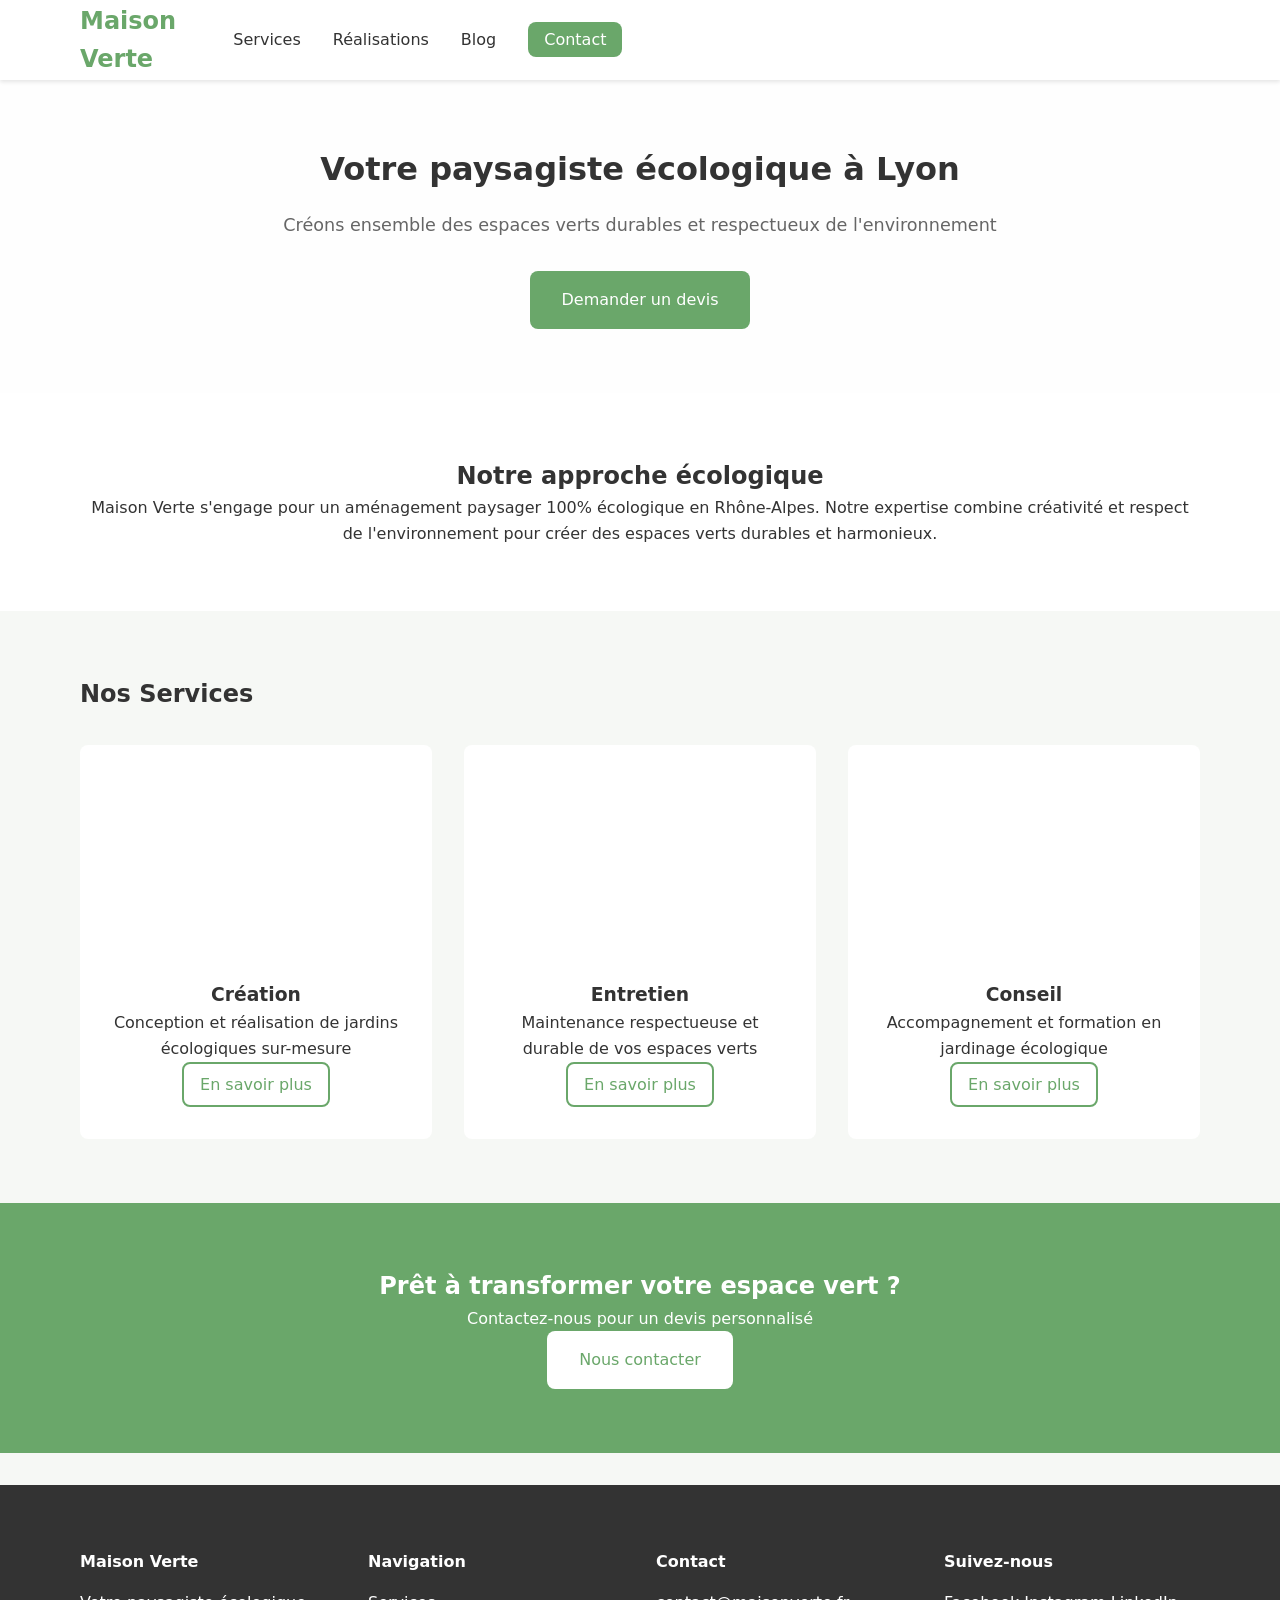
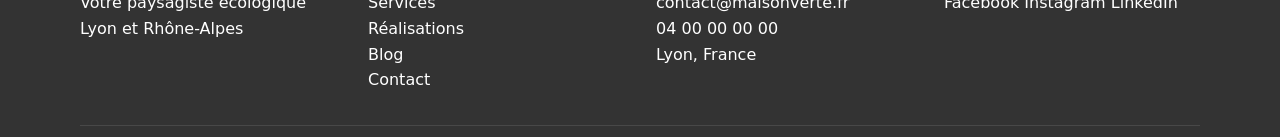
==== Exercice MAISON VERTE/Site Web/index.html @ 0c71d77c "1ere version" ====
<!DOCTYPE html>
<html lang="fr">
<head>
  <meta charset="UTF-8">
  <meta name="viewport" content="width=device-width, initial-scale=1.0">
  <meta name="description" content="Paysagiste écologique à Lyon pour particuliers et professionnels. Création, entretien et conseil en aménagement paysager durable. Faites de votre jardin un espace respectueux de la nature.">
  <title>Paysagiste écologique à Lyon | Maison Verte</title>
  <link rel="stylesheet" href="css/style.css">
</head>
<body>
  <header class="header">
    <div class="container">
      <a href="/" class="logo">Maison Verte</a>
      <button class="menu-toggle" aria-label="Menu">
        <span></span>
        <span></span>
        <span></span>
      </button>
      <nav class="nav" aria-label="Menu principal">
        <ul>
          <li class="has-submenu">
            <a href="services/">Services</a>
            <ul class="sub-menu">
              <li><a href="services/creation-jardin-ecologique.html">Création de jardin écologique</a></li>
              <li><a href="services/entretien-ecologique.html">Entretien écologique</a></li>
              <li><a href="services/conseil-formation.html">Conseil &amp; Formation</a></li>
            </ul>
          </li>
      
          <li><a href="realisations/">Réalisations</a></li>
          <li><a href="blog/">Blog</a></li>
          <li><a href="contact/" class="cta">Contact</a></li>
        </ul>
      </nav>      
    </div>
  </header>

  <main>
    <section class="hero">
      <div class="container">
        <h1>Votre paysagiste écologique à Lyon</h1>
        <p class="subtitle">Créons ensemble des espaces verts durables et respectueux de l'environnement</p>
        <a href="contact/" class="button">Demander un devis</a>
      </div>
    </section>

    <section class="about">
      <div class="container">
        <h2>Notre approche écologique</h2>
        <p>Maison Verte s'engage pour un aménagement paysager 100% écologique en Rhône-Alpes. Notre expertise combine créativité et respect de l'environnement pour créer des espaces verts durables et harmonieux.</p>
      </div>
    </section>

    <section class="services">
        <div class="container">
          <h2>Nos Services</h2>
          <div class="services-grid">
      
            <article class="service-card">
              <img
                src="https://images.unsplash.com/photo-1585320806297-9794b3e4eeae?w=800&q=80"
                alt="Allée de jardin entourée d'arbustes à fleurs roses"
                class="service-image"
                loading="lazy"
                srcset="
                  https://images.unsplash.com/photo-1585320806297-9794b3e4eeae?w=400&q=80 400w,
                  https://images.unsplash.com/photo-1585320806297-9794b3e4eeae?w=600&q=80 600w,
                  https://images.unsplash.com/photo-1585320806297-9794b3e4eeae?w=800&q=80 800w
                "
                sizes="(max-width: 768px) 100vw,
                       (max-width: 1200px) 50vw,
                       33vw"
              >
              <h3>Création</h3>
              <p>Conception et réalisation de jardins écologiques sur-mesure</p>
              <a href="services/creation-jardin-ecologique.html" class="button-secondary">En savoir plus</a>
            </article>
      
            <article class="service-card">
              <img
                src="https://images.unsplash.com/photo-1416879595882-3373a0480b5b?w=800&q=80"
                alt="Outils de jardinage et terreau"
                class="service-image"
                loading="lazy"
                srcset="
                  https://images.unsplash.com/photo-1416879595882-3373a0480b5b?w=400&q=80 400w,
                  https://images.unsplash.com/photo-1416879595882-3373a0480b5b?w=600&q=80 600w,
                  https://images.unsplash.com/photo-1416879595882-3373a0480b5b?w=800&q=80 800w
                "
                sizes="(max-width: 768px) 100vw,
                       (max-width: 1200px) 50vw,
                       33vw"
              >
              <h3>Entretien</h3>
              <p>Maintenance respectueuse et durable de vos espaces verts</p>
              <a href="services/entretien-ecologique.html" class="button-secondary">En savoir plus</a>
            </article>
      
            <article class="service-card">
              <img
                src="https://images.unsplash.com/photo-1621460248083-6271cc4437a8?w=800&q=80"
                alt="Table de jardin garnie de pots de fleurs prêtes à planter"
                class="service-image"
                loading="lazy"
                srcset="
                  https://images.unsplash.com/photo-1621460248083-6271cc4437a8?w=400&q=80 400w,
                  https://images.unsplash.com/photo-1621460248083-6271cc4437a8?w=600&q=80 600w,
                  https://images.unsplash.com/photo-1621460248083-6271cc4437a8?w=800&q=80 800w
                "
                sizes="(max-width: 768px) 100vw,
                       (max-width: 1200px) 50vw,
                       33vw"
              >
              <h3>Conseil</h3>
              <p>Accompagnement et formation en jardinage écologique</p>
              <a href="services/conseil-formation.html" class="button-secondary">En savoir plus</a>
            </article>
      
          </div>
        </div>
      </section>
      

    <section class="cta-section">
      <div class="container">
        <h2>Prêt à transformer votre espace vert ?</h2>
        <p>Contactez-nous pour un devis personnalisé</p>
        <a href="contact/" class="button">Nous contacter</a>
      </div>
    </section>
  </main>

  <footer class="footer">
    <div class="container">
      <div class="footer-grid">
        <div class="footer-col">
          <h4>Maison Verte</h4>
          <p>Votre paysagiste écologique<br>Lyon et Rhône-Alpes</p>
        </div>
        <div class="footer-col">
          <h4>Navigation</h4>
          <ul>
            <li><a href="services/creation-jardin-ecologique.html">Services</a></li>
            <li><a href="realisations/">Réalisations</a></li>
            <li><a href="blog/">Blog</a></li>
            <li><a href="contact/">Contact</a></li>
          </ul>
        </div>
        <div class="footer-col">
          <h4>Contact</h4>
          <ul>
            <li><a href="mailto:contact@maisonverte.fr">contact@maisonverte.fr</a></li>
            <li><a href="tel:0400000000">04 00 00 00 00</a></li>
            <li>Lyon, France</li>
          </ul>
        </div>
        <div class="footer-col">
          <h4>Suivez-nous</h4>
          <div class="social-links">
            <a href="#" aria-label="Facebook">Facebook</a>
            <a href="#" aria-label="Instagram">Instagram</a>
            <a href="#" aria-label="LinkedIn">LinkedIn</a>
          </div>
        </div>
      </div>
      <div class="footer-bottom">
        <p>&copy; 2025 Maison Verte. Tous droits réservés.</p>
        <p><a href="mentions-legales/">Mentions légales</a></p>
      </div>
    </div>
  </footer>
  <script src="js/script.js"></script>
</body>
</html>
---- Exercice MAISON VERTE/Site Web/css/style.css ----
/*******************************************
  1. VARIABLES + RESET
********************************************/
:root {
    --color-primary: #6AA76A;
    --color-primary-dark: #558855;
    --color-text: #333333;
    --color-background: #F6F8F5;
    --color-white: #FFFFFF;
    --color-gray-light: #F5F5F5;
    --color-gray: #666666;
    
    --spacing-xs: 0.5rem;
    --spacing-sm: 1rem;
    --spacing-md: 2rem;
    --spacing-lg: 4rem;
    
    --border-radius: 8px;
    --transition: all 0.3s ease;
  }
  
  *,
  *::before,
  *::after {
    margin: 0;
    padding: 0;
    box-sizing: border-box;
  }
  
  /*******************************************
    2. BASE GLOBALE
  ********************************************/
  html {
    overflow-x: hidden;
  }
  
  body {
    font-family: system-ui, -apple-system, BlinkMacSystemFont, "Segoe UI", Roboto, Oxygen, Ubuntu, Cantarell, sans-serif;
    line-height: 1.6;
    color: var(--color-text);
    background-color: var(--color-background);
  }
  
  .container {
    width: 90%;
    max-width: 1200px;
    margin: 0 auto;
    padding: 0 var(--spacing-sm);
  }
  
  /*******************************************
    3. HEADER + NAV
  ********************************************/
  .header {
    background: var(--color-white);
    box-shadow: 0 2px 4px rgba(0,0,0,0.1);
    position: fixed;
    width: 100%;
    top: 0;
    z-index: 1000;
  }
  .header .container {
    display: flex;
    justify-content: space-between;
    align-items: center;
    height: 80px;
  }
  .header.scrolled {
    box-shadow: 0 4px 8px rgba(0,0,0,0.2);
  }
  
  .logo {
    font-size: 1.5rem;
    font-weight: 700;
    color: var(--color-primary);
    text-decoration: none;
  }
  
  .nav {
    position: fixed;
    top: 80px;
    left: 0;
    width: 100%;
    background: var(--color-white);
    padding: var(--spacing-md);
    transform: translateX(-100%);
    transition: var(--transition);
    display: flex;
    flex-direction: column;
    gap: var(--spacing-md);
    z-index: 2000;
  }
  .nav.active {
    transform: translateX(0);
  }
  
  .nav ul {
    list-style: none;
    display: flex;
    flex-direction: column;
    gap: var(--spacing-sm);
  }
  
  .nav a {
    text-decoration: none;
    color: var(--color-text);
    font-weight: 500;
    transition: var(--transition);
  }
  .nav a:hover {
    color: var(--color-primary);
  }
  
  .nav .cta {
    background: var(--color-primary);
    color: var(--color-white);
    padding: 0.5rem 1rem;
    border-radius: var(--border-radius);
  }
  .nav .cta:hover {
    background: var(--color-primary-dark);
  }
  
  .menu-toggle {
    background: none;
    border: none;
    cursor: pointer;
    padding: var(--spacing-xs);
    display: block;
  }
  .menu-toggle span {
    display: block;
    width: 25px;
    height: 2px;
    background: var(--color-text);
    margin: 5px 0;
    transition: var(--transition);
  }
  
  /*******************************************
    SOUS-MENU (Services)
  ********************************************/
  .has-submenu {
    position: relative;
  }
  
  .has-submenu > .sub-menu {
    display: none;
    flex-direction: column;
    gap: var(--spacing-xs);
    background: var(--color-white);
    box-shadow: 0 4px 8px rgba(0,0,0,0.1);
    padding: var(--spacing-xs) 0;
  }
  
  .sub-menu a {
    display: block;
    padding: var(--spacing-xs) var(--spacing-sm);
    color: var(--color-text);
  }
  .sub-menu a:hover {
    background: var(--color-gray-light);
    color: var(--color-primary);
  }
  
  .has-submenu.open-submenu > .sub-menu {
    display: flex; 
  }
  
  /*******************************************
    4. BOUTONS GLOBAUX
  ********************************************/
  .button {
    display: inline-block;
    padding: var(--spacing-sm) var(--spacing-md);
    background: var(--color-primary);
    color: var(--color-white);
    text-decoration: none;
    border-radius: var(--border-radius);
    transition: var(--transition);
  }
  .button:hover {
    background: var(--color-primary-dark);
    transform: translateY(-2px);
  }
  
  .button-secondary {
    display: inline-block;
    padding: var(--spacing-xs) var(--spacing-sm);
    color: var(--color-primary);
    text-decoration: none;
    border: 2px solid var(--color-primary);
    border-radius: var(--border-radius);
    transition: var(--transition);
  }
  .button-secondary:hover {
    background: var(--color-primary);
    color: var(--color-white);
  }
  
  /*******************************************
    5. SECTIONS GLOBALES
  ********************************************/
  section {
    padding: var(--spacing-lg) 0;
  }
  .about {
    background: var(--color-white);
    text-align: center;
  }
  
  .hero {
    padding: calc(80px + var(--spacing-lg)) 0 var(--spacing-lg);
    background: 
      linear-gradient(rgba(255,255,255,0.9), rgba(255,255,255,0.9)),
      url('https://images.unsplash.com/photo-1466692476868-aef1dfb1e735?w=1920&q=80') center/cover;
    text-align: center;
  }
  .hero h1 {
    font-size: 2rem;
    margin-bottom: var(--spacing-sm);
    color: var(--color-text);
  }
  .hero .subtitle {
    font-size: 1.1rem;
    color: var(--color-gray);
    margin-bottom: var(--spacing-md);
  }
  
  /*******************************************
    6. HOME SERVICES GRID
  ********************************************/
  .services-grid {
    display: grid;
    grid-template-columns: repeat(auto-fit, minmax(280px, 1fr));
    gap: var(--spacing-md);
    margin-top: var(--spacing-md);
  }
  .service-card {
    background: var(--color-white);
    border-radius: var(--border-radius);
    padding: var(--spacing-md);
    text-align: center;
    transition: var(--transition);
  }
  .service-card:hover {
    transform: translateY(-5px);
    box-shadow: 0 4px 12px rgba(0,0,0,0.1);
  }
  .service-image {
    width: 100%;
    height: 180px;
    object-fit: cover;
    border-radius: var(--border-radius);
    margin-bottom: var(--spacing-sm);
  }
  
  /*******************************************
    CTA section
  ********************************************/
  .cta-section {
    background: var(--color-primary);
    color: var(--color-white);
    text-align: center;
  }
  .cta-section .button {
    background: var(--color-white);
    color: var(--color-primary);
  }
  .cta-section .button:hover {
    background: var(--color-gray-light);
  }
  
  /*******************************************
    7. CONTACT PAGE
  ********************************************/
  .contact {
    background: var(--color-white);
  }
  .contact h1 {
    margin-bottom: var(--spacing-md);
    text-align: center;
  }
  .contact-grid {
    display: grid;
    grid-template-columns: 1fr 1fr;
    gap: var(--spacing-lg);
    margin-top: var(--spacing-md);
  }
  .contact-info ul {
    list-style: none;
    margin-top: var(--spacing-sm);
  }
  .contact-info li {
    margin-bottom: var(--spacing-xs);
  }
  .contact-info h3 {
    margin-top: var(--spacing-md);
  }
  .contact-form form {
    display: flex;
    flex-direction: column;
  }
  .form-group {
    margin-bottom: var(--spacing-md);
  }
  .form-group label {
    display: block;
    margin-bottom: var(--spacing-xs);
    font-weight: 500;
  }
  .form-group input,
  .form-group select,
  .form-group textarea {
    width: 100%;
    padding: var(--spacing-sm);
    border: 1px solid var(--color-gray);
    border-radius: var(--border-radius);
    font-family: inherit;
    font-size: 1rem;
  }
  .form-group textarea {
    resize: vertical;
  }
  .checkbox-group {
    display: flex;
    align-items: flex-start;
    gap: var(--spacing-xs);
  }
  .checkbox-group input {
    margin-top: 0.3em;
  }
  .contact-form .button {
    align-self: flex-start;
  }
  
  @media (max-width: 768px) {
    .contact-grid {
      grid-template-columns: 1fr;
    }
  }
  
  /*******************************************
    8. SERVICES / REALISATIONS / BLOG
  ********************************************/
  .service-details,
  .realisations,
  .blog-list {
    padding: var(--spacing-lg) 0;
  }
  .service-details .container,
  .realisations .container,
  .blog-list .container {
    max-width: 800px;
    margin: 0 auto;
  }

  .service-main-image {
    width: 100%;
    max-height: 400px;
    object-fit: cover;
    border-radius: var(--border-radius);
    margin-bottom: var(--spacing-md);
  }
  .service-details h2,
  .service-details ul,
  .service-details ol {
    margin-top: var(--spacing-md);
    margin-bottom: var(--spacing-sm);
  }
  
  .realisations-grid {
    display: grid;
    grid-template-columns: 1fr;
    gap: var(--spacing-md);
    margin-top: var(--spacing-md);
  }
  .realisation-card img {
    width: 100%;
    border-radius: var(--border-radius);
  }
  
  .articles-grid {
    display: grid;
    grid-template-columns: 1fr;
    gap: var(--spacing-md);
    margin-top: var(--spacing-md);
  }
  .blog-article img {
    width: 100%;
    border-radius: var(--border-radius);
  }
  
  @media (min-width: 768px) {
    .realisations-grid {
      grid-template-columns: repeat(3, 1fr);
    }
    .articles-grid {
      grid-template-columns: repeat(3, 1fr);
    }
  }
  
  /*******************************************
    9. FOOTER
  ********************************************/
  .footer {
    background: var(--color-text);
    color: var(--color-white);
    padding: var(--spacing-lg) 0;
    margin-top: var(--spacing-md);
  }
  .footer-grid {
    display: grid;
    grid-template-columns: 1fr;
    gap: var(--spacing-md);
  }
  @media (min-width: 768px) {
    .footer-grid {
      grid-template-columns: repeat(4, 1fr);
    }
  }
  .footer-col h4 {
    margin-bottom: var(--spacing-sm);
  }
  .footer-col ul {
    list-style: none;
  }
  .footer-col a {
    color: var(--color-white);
    text-decoration: none;
    transition: var(--transition);
  }
  .footer-col a:hover {
    color: var(--color-primary);
  }
  .footer-bottom {
    margin-top: var(--spacing-md);
    padding-top: var(--spacing-md);
    border-top: 1px solid rgba(255,255,255,0.1);
    text-align: center;
  }
  
  /*******************************************
    10. DESKTOP (≥ 768px)
  ********************************************/
  @media (min-width: 768px) {
    .nav {
      position: static;
      transform: none;
      background: transparent;
      flex-direction: row;
      padding: 0;
      gap: var(--spacing-md);
    }
    .nav ul {
      flex-direction: row;
      gap: var(--spacing-md);
      align-items: center;
    }
    .menu-toggle {
      display: none;
    }
  
    .has-submenu:hover > .sub-menu {
      display: block;
      position: absolute; 
      top: 100%;
      left: 0;
      min-width: 180px;
      margin: 0;
    }
  }
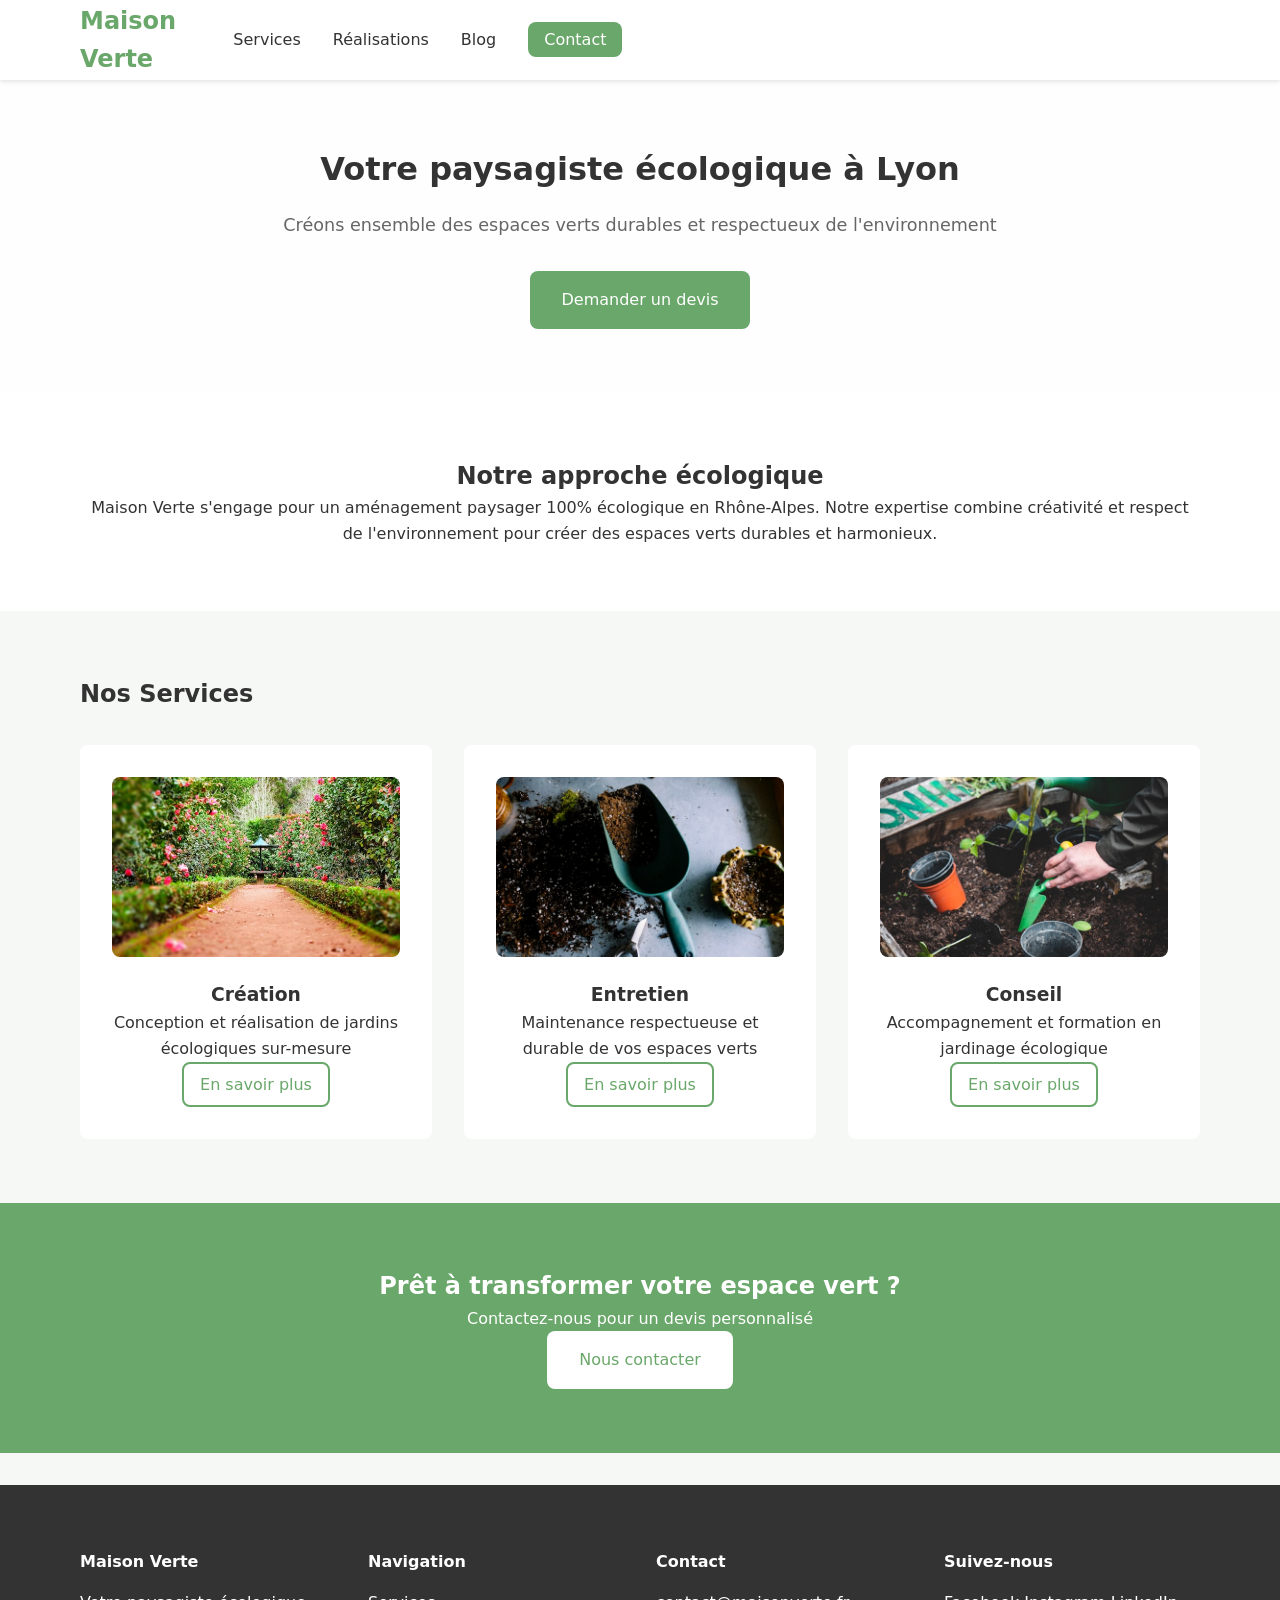
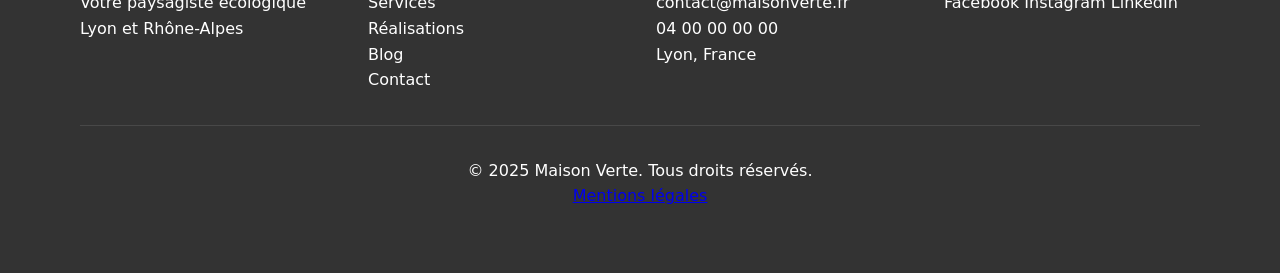
==== commit dbf5a821: "Ajout des images en local, page mentions legales" ====
--- a/Exercice MAISON VERTE/Site Web/index.html
+++ b/Exercice MAISON VERTE/Site Web/index.html
@@ -58,14 +58,14 @@
       
             <article class="service-card">
               <img
-                src="https://images.unsplash.com/photo-1585320806297-9794b3e4eeae?w=800&q=80"
+                src="images/allee-de-jardin-fleurie-800x450.jpeg"
                 alt="Allée de jardin entourée d'arbustes à fleurs roses"
                 class="service-image"
                 loading="lazy"
                 srcset="
-                  https://images.unsplash.com/photo-1585320806297-9794b3e4eeae?w=400&q=80 400w,
-                  https://images.unsplash.com/photo-1585320806297-9794b3e4eeae?w=600&q=80 600w,
-                  https://images.unsplash.com/photo-1585320806297-9794b3e4eeae?w=800&q=80 800w
+                  images/allee-de-jardin-fleurie-400x225.jpeg 400w,
+                  images/allee-de-jardin-fleurie-600x338.jpeg 600w,
+                  images/allee-de-jardin-fleurie-800x450.jpeg 800w
                 "
                 sizes="(max-width: 768px) 100vw,
                        (max-width: 1200px) 50vw,
@@ -78,14 +78,14 @@
       
             <article class="service-card">
               <img
-                src="https://images.unsplash.com/photo-1416879595882-3373a0480b5b?w=800&q=80"
-                alt="Outils de jardinage et terreau"
+                src="images/outils-de-jardinage-terre-pot-fleurs-800x450.jpeg"
+                alt="Des outils de jardinage, avec une pelle et un pot de fleurs rempli de terre, sur une table de travail."
                 class="service-image"
                 loading="lazy"
                 srcset="
-                  https://images.unsplash.com/photo-1416879595882-3373a0480b5b?w=400&q=80 400w,
-                  https://images.unsplash.com/photo-1416879595882-3373a0480b5b?w=600&q=80 600w,
-                  https://images.unsplash.com/photo-1416879595882-3373a0480b5b?w=800&q=80 800w
+                    images/outils-de-jardinage-terre-pot-fleurs-400x225.jpeg 400w,
+                    images/outils-de-jardinage-terre-pot-fleurs-600x338.jpeg 600w,
+                    images/outils-de-jardinage-terre-pot-fleurs-800x450.jpeg 800w
                 "
                 sizes="(max-width: 768px) 100vw,
                        (max-width: 1200px) 50vw,
@@ -98,14 +98,14 @@
       
             <article class="service-card">
               <img
-                src="https://images.unsplash.com/photo-1621460248083-6271cc4437a8?w=800&q=80"
+                src="images/table-jardin-pots-de-fleurs-600x900.jpeg"
                 alt="Table de jardin garnie de pots de fleurs prêtes à planter"
                 class="service-image"
                 loading="lazy"
                 srcset="
-                  https://images.unsplash.com/photo-1621460248083-6271cc4437a8?w=400&q=80 400w,
-                  https://images.unsplash.com/photo-1621460248083-6271cc4437a8?w=600&q=80 600w,
-                  https://images.unsplash.com/photo-1621460248083-6271cc4437a8?w=800&q=80 800w
+                images/table-jardin-pots-de-fleurs-400x600.jpeg 400w,
+                  images/table-jardin-pots-de-fleurs-600x900.jpeg 600w,
+                  images/table-jardin-pots-de-fleurs-600x900.jpeg 800w
                 "
                 sizes="(max-width: 768px) 100vw,
                        (max-width: 1200px) 50vw,
--- a/Exercice MAISON VERTE/Site Web/css/style.css
+++ b/Exercice MAISON VERTE/Site Web/css/style.css
@@ -56,7 +56,7 @@
     box-shadow: 0 2px 4px rgba(0,0,0,0.1);
     position: fixed;
     width: 100%;
-    top: 0;
+    top: 0px;
     z-index: 1000;
   }
   .header .container {
@@ -145,7 +145,7 @@
   }
   
   .has-submenu > .sub-menu {
-    display: none;
+    display: block;
     flex-direction: column;
     gap: var(--spacing-xs);
     background: var(--color-white);
@@ -444,6 +444,9 @@
     10. DESKTOP (≥ 768px)
   ********************************************/
   @media (min-width: 768px) {
+    .has-submenu > .sub-menu {
+        display: none;
+    }
     .nav {
       position: static;
       transform: none;
